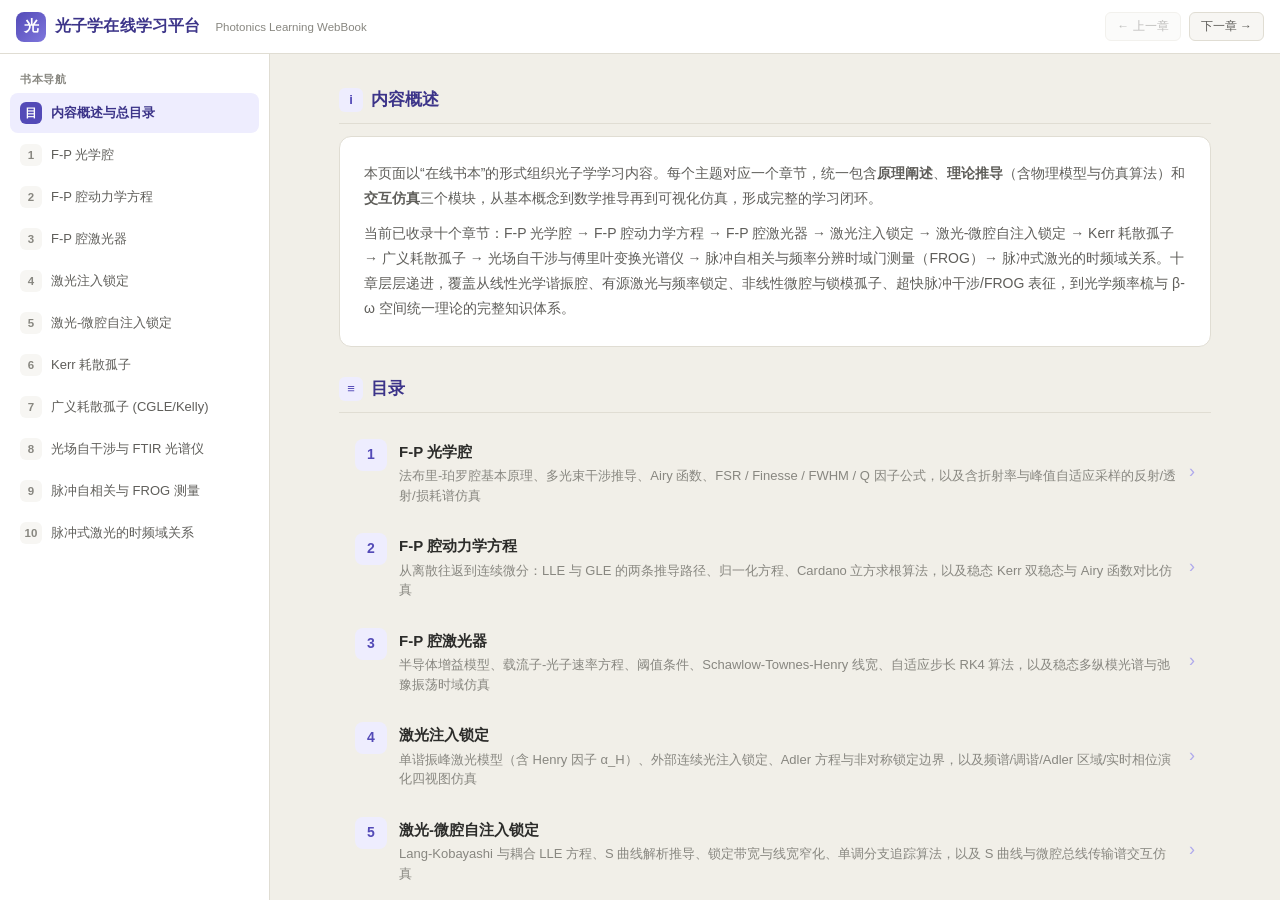
==== index.html @ 43e1c4be "first upload" ====
<!DOCTYPE html>
<html lang="zh-CN">
<head>
<meta charset="UTF-8">
<meta name="viewport" content="width=device-width, initial-scale=1.0, maximum-scale=5.0, user-scalable=yes">
<title>光子学在线学习平台 | Photonics Learning WebBook</title>
<style>
:root {
  --c-bg: #ffffff;
  --c-bg-sec: #f7f6f3;
  --c-bg-ter: #f1efe8;
  --c-text: #2c2c2a;
  --c-text-sec: #5f5e5a;
  --c-text-hint: #888780;
  --c-border: #e0ddd3;
  --c-purple-50: #EEEDFE;
  --c-purple-100: #CECBF6;
  --c-purple-400: #7F77DD;
  --c-purple-600: #534AB7;
  --c-purple-800: #3C3489;
  --sidebar-w: 270px;
  --header-h: 54px;
}
* { box-sizing: border-box; margin: 0; padding: 0; }
html, body { height: 100%; overflow: hidden; font-family: -apple-system, BlinkMacSystemFont, "Segoe UI", "PingFang SC", "Hiragino Sans GB", "Microsoft YaHei", sans-serif; background: var(--c-bg-ter); color: var(--c-text); }

.app-header {
  height: var(--header-h);
  background: var(--c-bg);
  border-bottom: 1px solid var(--c-border);
  display: flex;
  align-items: center;
  justify-content: space-between;
  padding: 0 16px;
  position: relative;
  z-index: 30;
}
.header-left { display: flex; align-items: center; gap: 10px; }
.menu-btn {
  display: none;
  width: 34px; height: 34px;
  border: 1px solid var(--c-border);
  border-radius: 8px;
  background: var(--c-bg-sec);
  color: var(--c-purple-800);
  font-size: 18px;
  cursor: pointer;
  align-items: center;
  justify-content: center;
}
.brand { display: flex; align-items: center; gap: 9px; text-decoration: none; color: var(--c-purple-800); }
.brand-logo {
  width: 30px; height: 30px; border-radius: 8px;
  background: linear-gradient(135deg, var(--c-purple-600), var(--c-purple-400));
  color: #fff; font-weight: 700; font-size: 15px;
  display: inline-flex; align-items: center; justify-content: center;
}
.brand-title { font-size: 15.5px; font-weight: 700; letter-spacing: 0.01em; }
.brand-sub { font-size: 11.5px; color: var(--c-text-hint); margin-left: 6px; font-weight: 400; }
.header-right { display: flex; align-items: center; gap: 8px; }
.nav-pill {
  padding: 5px 11px; font-size: 12px; border-radius: 6px;
  border: 1px solid var(--c-border); background: var(--c-bg-sec);
  color: var(--c-text-sec); cursor: pointer; font-family: inherit; transition: all 0.15s;
}
.nav-pill:hover { border-color: var(--c-purple-400); color: var(--c-purple-600); background: var(--c-purple-50); }
.nav-pill:disabled { opacity: 0.4; cursor: not-allowed; }

.app-body {
  display: flex;
  height: calc(100% - var(--header-h));
  position: relative;
}
.sidebar {
  width: var(--sidebar-w);
  background: var(--c-bg);
  border-right: 1px solid var(--c-border);
  display: flex;
  flex-direction: column;
  flex-shrink: 0;
  overflow-y: auto;
  padding: 12px 10px 20px;
  transition: transform 0.22s ease;
  z-index: 25;
}
.nav-group-title {
  font-size: 11px;
  font-weight: 600;
  color: var(--c-text-hint);
  text-transform: uppercase;
  letter-spacing: 0.06em;
  padding: 6px 10px 6px;
}
.nav-item {
  display: flex;
  align-items: center;
  gap: 9px;
  padding: 9px 10px;
  border-radius: 8px;
  border: none;
  background: transparent;
  color: var(--c-text-sec);
  font-size: 13px;
  text-align: left;
  cursor: pointer;
  width: 100%;
  font-family: inherit;
  transition: all 0.14s;
  margin-bottom: 2px;
}
.nav-item:hover { background: var(--c-bg-sec); color: var(--c-purple-800); }
.nav-item.active { background: var(--c-purple-50); color: var(--c-purple-800); font-weight: 600; }
.nav-num {
  width: 22px; height: 22px; border-radius: 6px;
  background: var(--c-bg-sec); color: var(--c-text-hint);
  font-size: 11.5px; font-weight: 700;
  display: inline-flex; align-items: center; justify-content: center;
  flex-shrink: 0;
}
.nav-item.active .nav-num { background: var(--c-purple-600); color: #fff; }
.nav-label { flex: 1; line-height: 1.35; }

.content-wrap {
  flex: 1;
  min-width: 0;
  height: 100%;
  background: var(--c-bg-ter);
  position: relative;
}
.content-frame {
  width: 100%;
  height: 100%;
  border: none;
  display: block;
  background: var(--c-bg-ter);
}
.backdrop {
  display: none;
  position: fixed;
  inset: var(--header-h) 0 0 0;
  background: rgba(20, 20, 30, 0.35);
  z-index: 20;
}
.backdrop.show { display: block; }

@media (max-width: 820px) {
  .menu-btn { display: inline-flex; }
  .brand-sub { display: none; }
  .sidebar {
    position: fixed;
    top: var(--header-h);
    left: 0;
    bottom: 0;
    transform: translateX(-100%);
    box-shadow: 4px 0 20px rgba(0, 0, 0, 0.12);
  }
  .sidebar.open { transform: translateX(0); }
}
</style>
</head>
<body>

<header class="app-header">
  <div class="header-left">
    <button class="menu-btn" id="menuBtn" aria-label="切换目录">☰</button>
    <a class="brand" href="#overview.html" onclick="loadPage('overview.html'); return false;">
      <span class="brand-logo">光</span>
      <span class="brand-title">光子学在线学习平台</span>
      <span class="brand-sub">Photonics Learning WebBook</span>
    </a>
  </div>
  <div class="header-right">
    <button class="nav-pill" id="prevBtn" onclick="stepPage(-1)">← 上一章</button>
    <button class="nav-pill" id="nextBtn" onclick="stepPage(1)">下一章 →</button>
  </div>
</header>

<div class="app-body">
  <div class="backdrop" id="backdrop" onclick="toggleSidebar(false)"></div>
  <aside class="sidebar" id="sidebar">
    <div class="nav-group-title">书本导航</div>
    <div id="navList"></div>
  </aside>
  <main class="content-wrap">
    <iframe id="contentFrame" class="content-frame" src="overview.html" title="章节内容"></iframe>
  </main>
</div>

<script>
(function() {
  var PAGES = [
    { file: 'overview.html', num: '目', title: '内容概述与总目录' },
    { file: 'fp-cavity.html', num: '1', title: 'F-P 光学腔' },
    { file: 'fp-dynamics.html', num: '2', title: 'F-P 腔动力学方程' },
    { file: 'fp-laser.html', num: '3', title: 'F-P 腔激光器' },
    { file: 'injection-locking.html', num: '4', title: '激光注入锁定' },
    { file: 'self-injection-locking.html', num: '5', title: '激光-微腔自注入锁定' },
    { file: 'kerr-dissipative-soliton.html', num: '6', title: 'Kerr 耗散孤子' },
    { file: 'general-dissipative-soliton.html', num: '7', title: '广义耗散孤子 (CGLE/Kelly)' },
    { file: 'ftir-spectroscopy.html', num: '8', title: '光场自干涉与 FTIR 光谱仪' },
    { file: 'frog-measurement.html', num: '9', title: '脉冲自相关与 FROG 测量' },
    { file: 'pulsed-laser-comb.html', num: '10', title: '脉冲式激光的时频域关系' }
  ];

  var navList = document.getElementById('navList');
  var frame = document.getElementById('contentFrame');
  var sidebar = document.getElementById('sidebar');
  var backdrop = document.getElementById('backdrop');
  var prevBtn = document.getElementById('prevBtn');
  var nextBtn = document.getElementById('nextBtn');
  var currentIdx = 0;

  PAGES.forEach(function(p, idx) {
    var btn = document.createElement('button');
    btn.className = 'nav-item' + (idx === 0 ? ' active' : '');
    btn.dataset.file = p.file;
    btn.innerHTML = '<span class="nav-num">' + p.num + '</span><span class="nav-label">' + p.title + '</span>';
    btn.addEventListener('click', function() { loadPage(p.file); });
    navList.appendChild(btn);
  });

  window.toggleSidebar = function(force) {
    var open = typeof force === 'boolean' ? force : !sidebar.classList.contains('open');
    sidebar.classList.toggle('open', open);
    backdrop.classList.toggle('show', open);
  };
  document.getElementById('menuBtn').addEventListener('click', function() { toggleSidebar(); });

  window.loadPage = function(rawSrc) {
    var file = String(rawSrc || 'overview.html').replace(/^tabs\//, '').replace(/^#/, '');
    var idx = PAGES.findIndex(function(p) { return p.file === file; });
    if (idx < 0) idx = 0;
    currentIdx = idx;
    var target = PAGES[idx].file;
    if (frame.getAttribute('src') !== target) frame.setAttribute('src', target);
    document.querySelectorAll('.nav-item').forEach(function(el, i) {
      el.classList.toggle('active', i === idx);
    });
    prevBtn.disabled = (idx <= 0);
    nextBtn.disabled = (idx >= PAGES.length - 1);
    if (window.location.hash !== '#' + target) {
      try { history.replaceState(null, '', '#' + target); } catch (e) {}
    }
    toggleSidebar(false);
  };

  window.stepPage = function(delta) {
    var next = currentIdx + delta;
    if (next >= 0 && next < PAGES.length) loadPage(PAGES[next].file);
  };

  // Listen for chapter clicks from overview.html iframe
  window.addEventListener('message', function(e) {
    if (e.data && e.data.type === 'switchTab' && e.data.src) {
      loadPage(e.data.src);
    }
  });

  // Support direct hash links like index.html#frog-measurement.html
  var initHash = window.location.hash ? window.location.hash.slice(1) : 'overview.html';
  loadPage(initHash);
})();
</script>
</body>
</html>
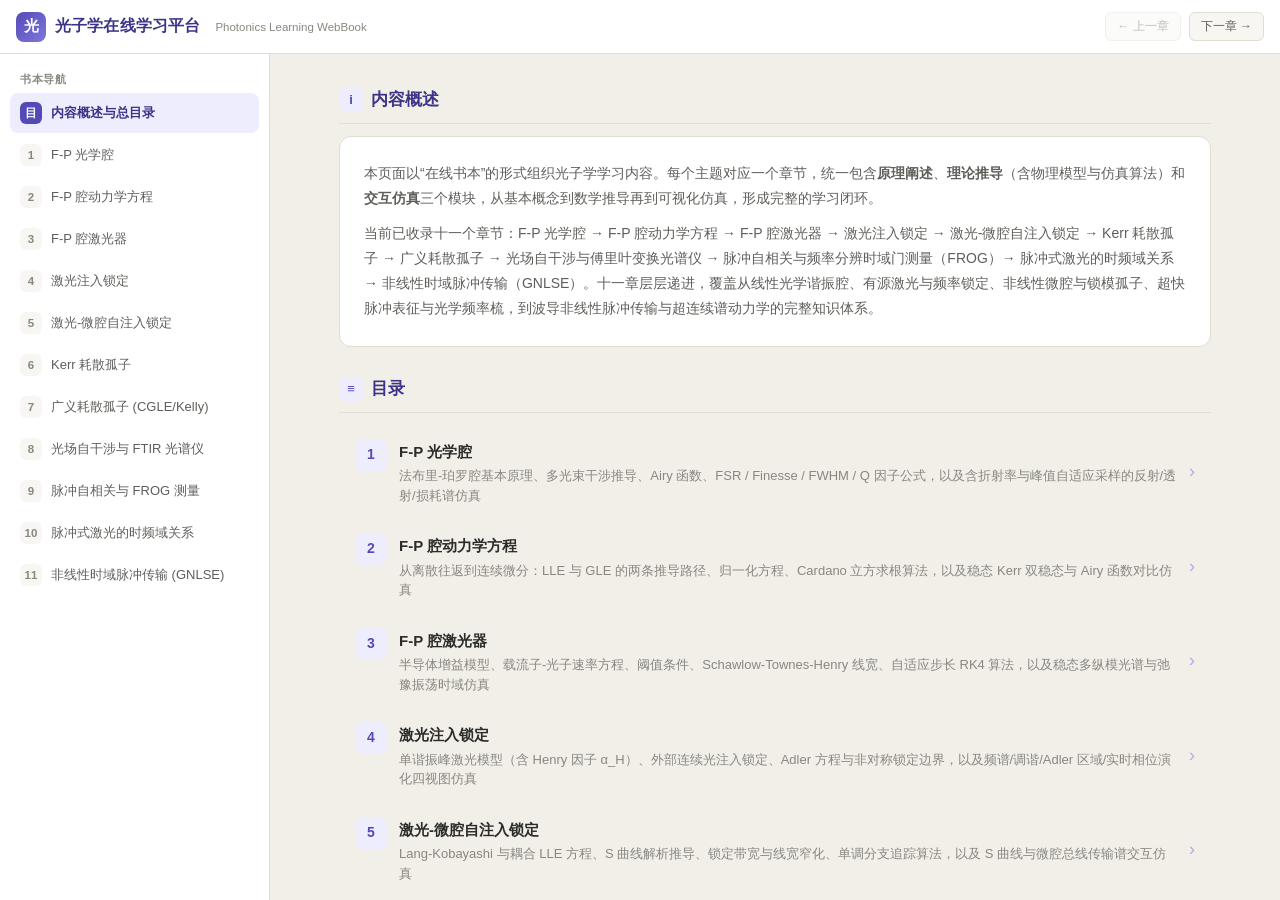
==== commit 6d6a7bfa: "new updates, with the 11th chaper added" ====
--- a/index.html
+++ b/index.html
@@ -199,7 +199,8 @@
     { file: 'general-dissipative-soliton.html', num: '7', title: '广义耗散孤子 (CGLE/Kelly)' },
     { file: 'ftir-spectroscopy.html', num: '8', title: '光场自干涉与 FTIR 光谱仪' },
     { file: 'frog-measurement.html', num: '9', title: '脉冲自相关与 FROG 测量' },
-    { file: 'pulsed-laser-comb.html', num: '10', title: '脉冲式激光的时频域关系' }
+    { file: 'pulsed-laser-comb.html', num: '10', title: '脉冲式激光的时频域关系' },
+    { file: 'nonlinear-pulse-propagation.html', num: '11', title: '非线性时域脉冲传输 (GNLSE)' }
   ];
 
   var navList = document.getElementById('navList');
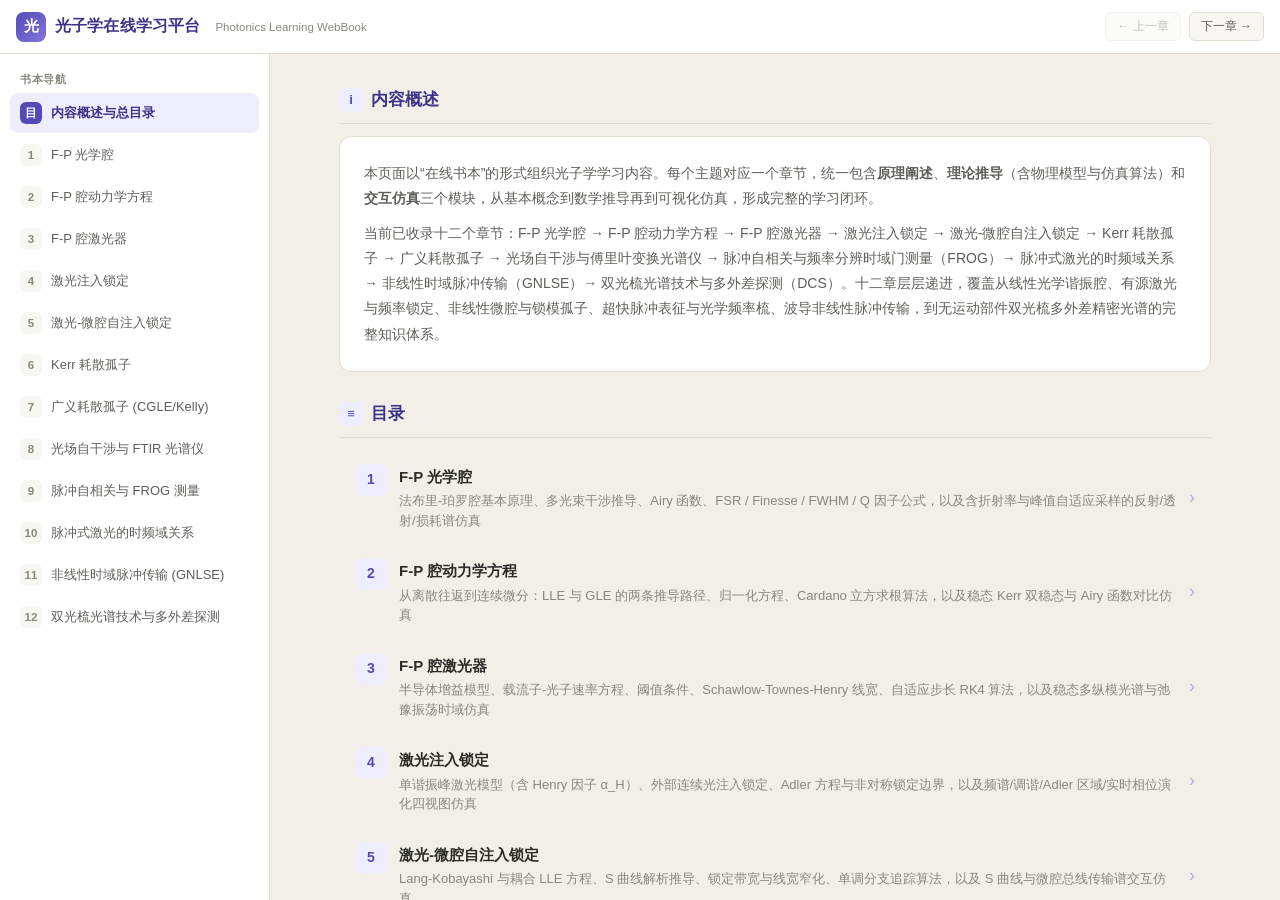
==== commit 3c6391a9: "chp 12 added" ====
--- a/index.html
+++ b/index.html
@@ -200,7 +200,8 @@
     { file: 'ftir-spectroscopy.html', num: '8', title: '光场自干涉与 FTIR 光谱仪' },
     { file: 'frog-measurement.html', num: '9', title: '脉冲自相关与 FROG 测量' },
     { file: 'pulsed-laser-comb.html', num: '10', title: '脉冲式激光的时频域关系' },
-    { file: 'nonlinear-pulse-propagation.html', num: '11', title: '非线性时域脉冲传输 (GNLSE)' }
+    { file: 'nonlinear-pulse-propagation.html', num: '11', title: '非线性时域脉冲传输 (GNLSE)' },
+    { file: 'dual-comb-spectroscopy.html', num: '12', title: '双光梳光谱技术与多外差探测' }
   ];
 
   var navList = document.getElementById('navList');
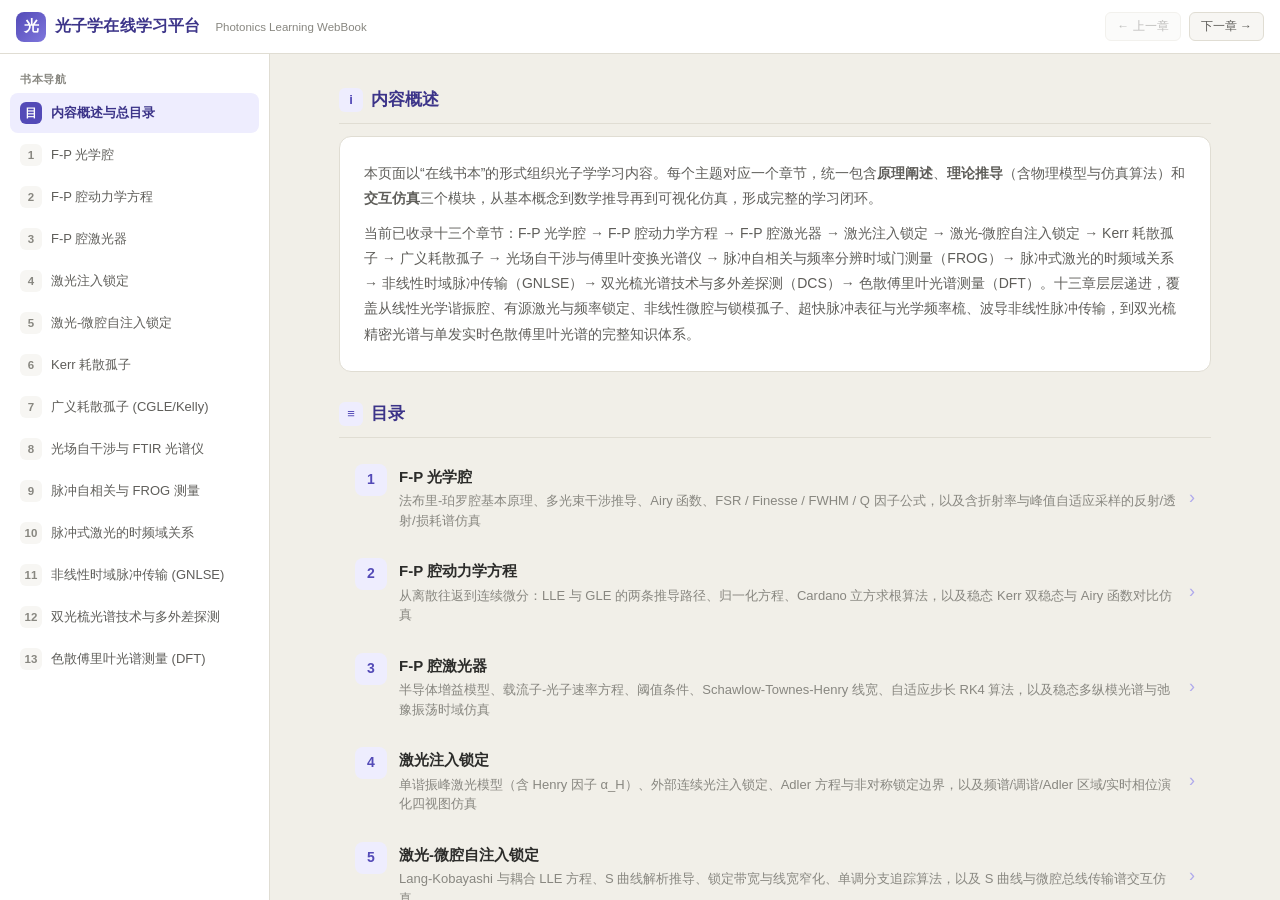
==== commit 06979a28: "chp 13 added!" ====
--- a/index.html
+++ b/index.html
@@ -201,7 +201,8 @@
     { file: 'frog-measurement.html', num: '9', title: '脉冲自相关与 FROG 测量' },
     { file: 'pulsed-laser-comb.html', num: '10', title: '脉冲式激光的时频域关系' },
     { file: 'nonlinear-pulse-propagation.html', num: '11', title: '非线性时域脉冲传输 (GNLSE)' },
-    { file: 'dual-comb-spectroscopy.html', num: '12', title: '双光梳光谱技术与多外差探测' }
+    { file: 'dual-comb-spectroscopy.html', num: '12', title: '双光梳光谱技术与多外差探测' },
+    { file: 'dispersive-fourier-transform.html', num: '13', title: '色散傅里叶光谱测量 (DFT)' }
   ];
 
   var navList = document.getElementById('navList');
